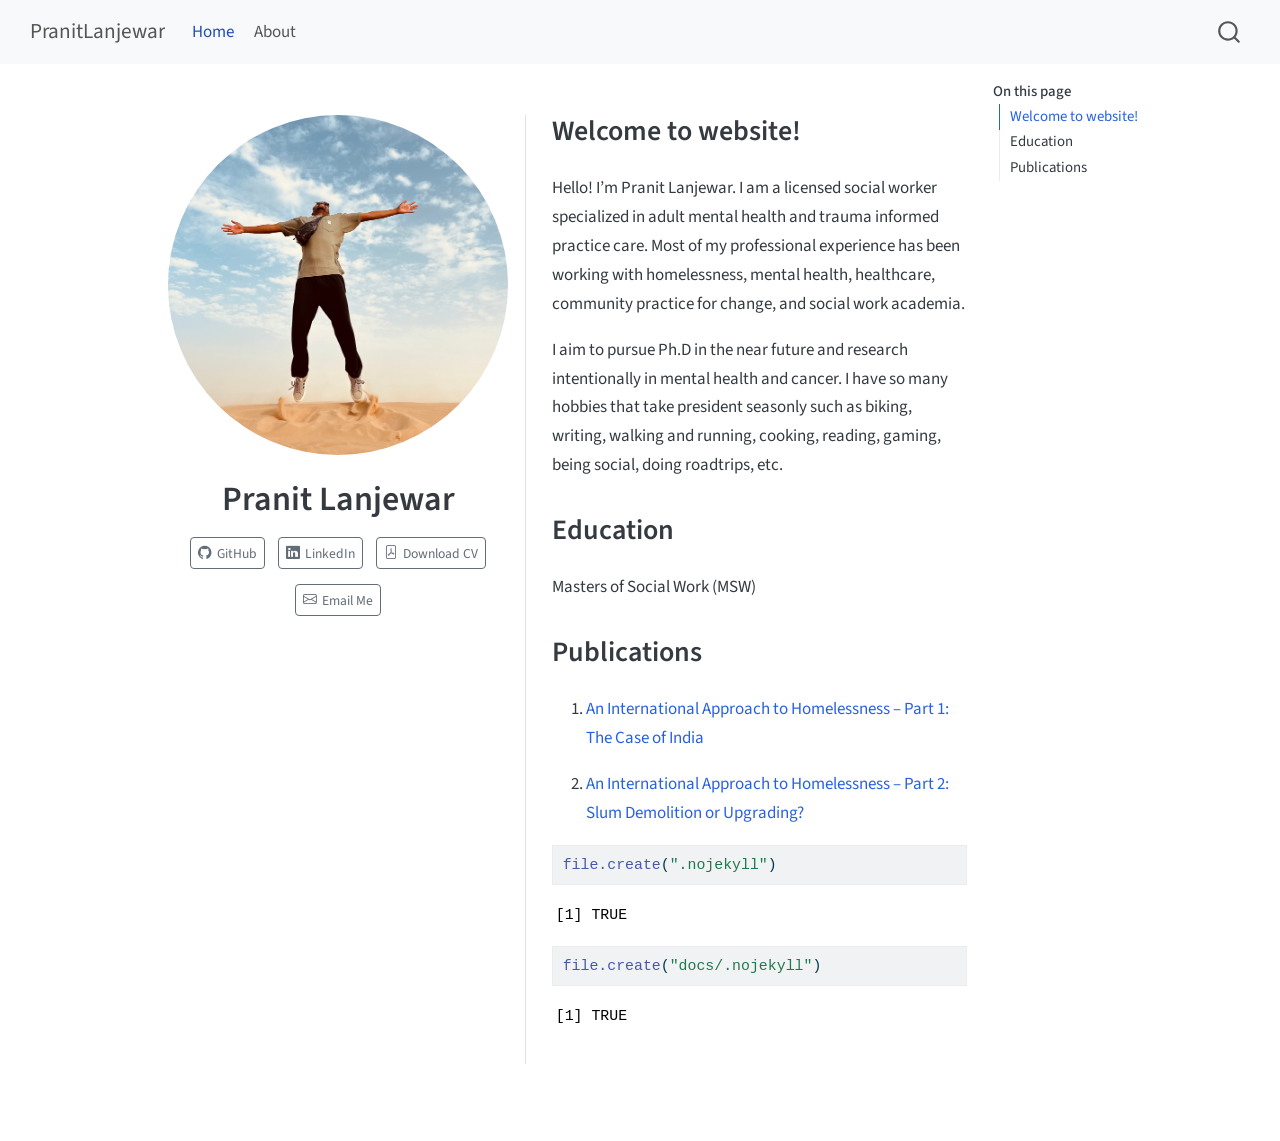
==== docs/index.html @ 9956cb6b "Add files via upload" ====
<!DOCTYPE html>
<html xmlns="http://www.w3.org/1999/xhtml" lang="en" xml:lang="en"><head>

<meta charset="utf-8">
<meta name="generator" content="quarto-1.10.18">

<meta name="viewport" content="width=device-width, initial-scale=1.0, user-scalable=yes">


<title>Pranit Lanjewar – PranitLanjewar</title>
<style>
/* Default styles provided by pandoc.
** See https://pandoc.org/MANUAL.html#variables-for-html for config info.
*/
span.smallcaps{font-variant: small-caps;}
div.columns{display: flex; gap: 1.5em;}
div.column{flex: auto;}
@media screen {
div.columns{gap: min(4vw, 1.5em);}
div.column{overflow-x: auto;}
}
div.hanging-indent{margin-left: 1.5em; text-indent: -1.5em;}
ul.task-list{list-style: none;}
ul.task-list li input[type="checkbox"] {
  width: 0.8em;
  margin: 0 0.8em 0.2em -1em; /* quarto-specific, see https://github.com/quarto-dev/quarto-cli/issues/4556 */ 
  vertical-align: middle;
}
/* CSS for syntax highlighting */
html { -webkit-text-size-adjust: 100%; }
pre > code.sourceCode { white-space: pre; position: relative; }
pre > code.sourceCode > span { display: inline-block; line-height: 1.25; }
pre > code.sourceCode > span:empty { height: 1.2em; }
.sourceCode { overflow: visible; }
code.sourceCode > span { color: inherit; text-decoration: inherit; }
div.sourceCode { margin: 1em 0; }
pre.sourceCode { margin: 0; }
@media screen {
div.sourceCode { overflow: auto; }
}
@media print {
pre > code.sourceCode { white-space: pre-wrap; }
pre > code.sourceCode > span { text-indent: -5em; padding-left: 5em; }
}
pre.numberSource code
  { counter-reset: source-line 0; }
pre.numberSource code > span
  { position: relative; left: -4em; counter-increment: source-line; }
pre.numberSource code > span > a:first-child::before
  { content: counter(source-line);
    position: relative; left: -1em; text-align: right; vertical-align: baseline;
    border: none; display: inline-block;
    -webkit-touch-callout: none; -webkit-user-select: none;
    -khtml-user-select: none; -moz-user-select: none;
    -ms-user-select: none; user-select: none;
    padding: 0 4px; width: 4em;
  }
pre.numberSource { margin-left: 3em;  padding-left: 4px; }
div.sourceCode
  {   }
@media screen {
pre > code.sourceCode > span > a:first-child::before { text-decoration: underline; }
}
</style>


<script src="site_libs/quarto-nav/quarto-nav.js"></script>
<script src="site_libs/quarto-nav/headroom.min.js"></script>
<script src="site_libs/clipboard/clipboard.min.js"></script>
<script src="site_libs/quarto-search/autocomplete.umd.js"></script>
<script src="site_libs/quarto-search/fuse.min.js"></script>
<script src="site_libs/quarto-search/quarto-search.js"></script>
<meta name="quarto:offset" content="./">
<script src="site_libs/quarto-html/quarto.js" type="module"></script>
<script src="site_libs/quarto-html/tabsets/tabsets.js" type="module"></script>
<script src="site_libs/quarto-html/popper.min.js"></script>
<script src="site_libs/quarto-html/tippy.umd.min.js"></script>
<link href="site_libs/quarto-html/tippy.css" rel="stylesheet">
<link href="site_libs/quarto-html/quarto-syntax-highlighting-64a204ab8560d761af7679ceaba22944.css" rel="stylesheet" id="quarto-text-highlighting-styles">
<script src="site_libs/bootstrap/bootstrap.min.js"></script>
<link href="site_libs/bootstrap/bootstrap-icons.css" rel="stylesheet">
<link href="site_libs/bootstrap/bootstrap-172ba59bd5e0b52282274ba0c0cc16fc.min.css" rel="stylesheet" append-hash="true" id="quarto-bootstrap" data-mode="light">
<script id="quarto-search-options" type="application/json">{
  "location": "navbar",
  "copy-button": false,
  "collapse-after": 3,
  "panel-placement": "end",
  "type": "overlay",
  "limit": 50,
  "keyboard-shortcut": [
    "f",
    "/",
    "s"
  ],
  "show-item-context": false,
  "language": {
    "search-no-results-text": "No results",
    "search-matching-documents-text": "matching documents",
    "search-copy-link-title": "Copy link to search",
    "search-hide-matches-text": "Hide additional matches",
    "search-more-match-text": "more match in this document",
    "search-more-matches-text": "more matches in this document",
    "search-clear-button-title": "Clear",
    "search-text-placeholder": "",
    "search-detached-cancel-button-title": "Cancel",
    "search-submit-button-title": "Submit",
    "search-label": "Search"
  }
}</script>


<link rel="stylesheet" href="styles.css">
</head>

<body class="nav-fixed quarto-light">

<div id="quarto-search-results"></div>
  <header id="quarto-header" class="headroom fixed-top">
    <nav class="navbar navbar-expand-lg " data-bs-theme="dark">
      <div class="navbar-container container-fluid">
      <div class="navbar-brand-container mx-auto">
    <a class="navbar-brand" href="./index.html">
    <span class="navbar-title">PranitLanjewar</span>
    </a>
  </div>
            <div id="quarto-search" class="" title="Search"></div>
          <button class="navbar-toggler" type="button" data-bs-toggle="collapse" data-bs-target="#navbarCollapse" aria-controls="navbarCollapse" role="menu" aria-expanded="false" aria-label="Toggle navigation" onclick="if (window.quartoToggleHeadroom) { window.quartoToggleHeadroom(); }">
  <span class="navbar-toggler-icon"></span>
</button>
          <div class="collapse navbar-collapse" id="navbarCollapse">
            <ul class="navbar-nav navbar-nav-scroll me-auto">
  <li class="nav-item">
    <a class="nav-link active" href="./index.html" aria-current="page"> 
<span class="menu-text">Home</span></a>
  </li>  
  <li class="nav-item">
    <a class="nav-link" href="./about.html"> 
<span class="menu-text">About</span></a>
  </li>  
</ul>
          </div> <!-- /navcollapse -->
            <div class="quarto-navbar-tools">
</div>
      </div> <!-- /container-fluid -->
    </nav>
</header>
<!-- content -->
<div id="quarto-content" class="quarto-container page-columns page-rows-contents page-layout-article page-navbar">
<!-- sidebar -->
<!-- margin-sidebar -->
    <div id="quarto-margin-sidebar" class="sidebar margin-sidebar">
        <nav id="TOC" role="doc-toc" class="toc-active">
    <h2 id="toc-title">On this page</h2>
  <ul>
  <li><a href="#welcome-to-website" id="toc-welcome-to-website" class="nav-link active" data-scroll-target="#welcome-to-website">Welcome to website!</a></li>
  <li><a href="#education" id="toc-education" class="nav-link" data-scroll-target="#education">Education</a></li>
  <li><a href="#publications" id="toc-publications" class="nav-link" data-scroll-target="#publications">Publications</a></li>
  </ul>
</nav>
    </div>
<!-- main -->
<div class="quarto-about-trestles">
  <div class="about-entity">
    <img src="profile.jpg.jpeg" class="about-image
  round " style="height: 20em; width: 20em;">
<header id="title-block-header" class="quarto-title-block default">
<div class="quarto-title">
<h1 class="title">Pranit Lanjewar</h1>
</div>
<div class="quarto-title-meta">
  </div>
</header>
    <div class="about-links">
  <a href="https://github.com/yourusername" class="about-link" rel="" target="">
    <i class="bi bi-github"></i>
     <span class="about-link-text">GitHub</span>
  </a>
  <a href="https://www.linkedin.com/in/pranit-lanjewar-msw-lsw-a79458252" class="about-link" rel="" target="">
    <i class="bi bi-linkedin"></i>
     <span class="about-link-text">LinkedIn</span>
  </a>
  <a href="/Pranit_Lanjewar_CV.pdf.pdf" class="about-link" rel="" target="">
    <i class="bi bi-file-pdf"></i>
     <span class="about-link-text">Download CV</span>
  </a>
  <a href="mailto:p.msw24@gmail.com" class="about-link" rel="" target="">
    <i class="bi bi-envelope"></i>
     <span class="about-link-text">Email Me</span>
  </a>
</div>
  </div>
  <div class="about-contents"><main class="content" id="quarto-document-content">

<section id="welcome-to-website" class="level2">
<h2 data-anchor-id="welcome-to-website">Welcome to website!</h2>
<p>Hello! I’m Pranit Lanjewar. I am a licensed social worker specialized in adult mental health and trauma informed practice care. Most of my professional experience has been working with homelessness, mental health, healthcare, community practice for change, and social work academia.</p>
<p>I aim to pursue Ph.D in the near future and research intentionally in mental health and cancer. I have so many hobbies that take president seasonly such as biking, writing, walking and running, cooking, reading, gaming, being social, doing roadtrips, etc.</p>
</section>
<section id="education" class="level2">
<h2 data-anchor-id="education">Education</h2>
<p>Masters of Social Work (MSW)</p>
</section>
<section id="publications" class="level2">
<h2 data-anchor-id="publications">Publications</h2>
<ol type="1">
<li><p><a href="https://lekarzwojskowy.wim.mil.pl/An-international-approach-to-homelessness-Part-I-The-case-of-India,204971,0,2.html">An International Approach to Homelessness – Part 1: The Case of India</a></p></li>
<li><p><a href="https://lekarzwojskowy.wim.mil.pl/An-international-approach-to-homelessness-Part-II-Slums-demolition-or-upgrading-,204972,0,2.html">An International Approach to Homelessness – Part 2: Slum Demolition or Upgrading?</a></p></li>
</ol>
<div class="cell">
<div class="code-copy-outer-scaffold"><div class="sourceCode cell-code" id="cb1"><pre class="sourceCode r code-with-copy"><code class="sourceCode r"><span id="cb1-1"><a href="#cb1-1" aria-hidden="true" tabindex="-1"></a><span class="fu">file.create</span>(<span class="st">".nojekyll"</span>)</span></code></pre></div><button title="Copy to Clipboard" class="code-copy-button"><i class="bi"></i></button></div>
<div class="cell-output cell-output-stdout">
<pre><code>[1] TRUE</code></pre>
</div>
</div>
<div class="cell">
<div class="code-copy-outer-scaffold"><div class="sourceCode cell-code" id="cb3"><pre class="sourceCode r code-with-copy"><code class="sourceCode r"><span id="cb3-1"><a href="#cb3-1" aria-hidden="true" tabindex="-1"></a><span class="fu">file.create</span>(<span class="st">"docs/.nojekyll"</span>)</span></code></pre></div><button title="Copy to Clipboard" class="code-copy-button"><i class="bi"></i></button></div>
<div class="cell-output cell-output-stdout">
<pre><code>[1] TRUE</code></pre>
</div>
</div>


</section>
</main></div>
</div>
 <!-- /main -->
<script id="quarto-html-after-body" type="application/javascript">
  window.document.addEventListener("DOMContentLoaded", function (event) {
    const isCodeAnnotation = (el) => {
      for (const clz of el.classList) {
        if (clz.startsWith('code-annotation-')) {                     
          return true;
        }
      }
      return false;
    }
    const onCopySuccess = function(e) {
      // button target
      const button = e.trigger;
      // don't keep focus
      button.blur();
      // flash "checked"
      button.classList.add('code-copy-button-checked');
      var currentTitle = button.getAttribute("title");
      button.setAttribute("title", "Copied!");
      let tooltip;
      if (window.bootstrap) {
        button.setAttribute("data-bs-toggle", "tooltip");
        button.setAttribute("data-bs-placement", "left");
        button.setAttribute("data-bs-title", "Copied!");
        tooltip = new bootstrap.Tooltip(button, 
          { trigger: "manual", 
            customClass: "code-copy-button-tooltip",
            offset: [0, -8]});
        tooltip.show();    
      }
      setTimeout(function() {
        if (tooltip) {
          tooltip.hide();
          button.removeAttribute("data-bs-title");
          button.removeAttribute("data-bs-toggle");
          button.removeAttribute("data-bs-placement");
        }
        button.setAttribute("title", currentTitle);
        button.classList.remove('code-copy-button-checked');
      }, 1000);
      // clear code selection
      e.clearSelection();
    }
    const getTextToCopy = function(trigger) {
      const outerScaffold = trigger.parentElement.cloneNode(true);
      const codeEl = outerScaffold.querySelector('code');
      for (const childEl of codeEl.children) {
        if (isCodeAnnotation(childEl)) {
          childEl.remove();
        }
      }
      return codeEl.innerText;
    }
    const clipboard = new window.ClipboardJS('.code-copy-button:not([data-in-quarto-modal])', {
      text: getTextToCopy
    });
    clipboard.on('success', onCopySuccess);
    if (window.document.getElementById('quarto-embedded-source-code-modal')) {
      const clipboardModal = new window.ClipboardJS('.code-copy-button[data-in-quarto-modal]', {
        text: getTextToCopy,
        container: window.document.getElementById('quarto-embedded-source-code-modal')
      });
      clipboardModal.on('success', onCopySuccess);
    }
      var localhostRegex = new RegExp(/^(?:http|https):\/\/localhost\:?[0-9]*\//);
      var mailtoRegex = new RegExp(/^mailto:/);
        var filterRegex = new RegExp('/' + window.location.host + '/');
      var isInternal = (href) => {
          return filterRegex.test(href) || localhostRegex.test(href) || mailtoRegex.test(href);
      }
      // Inspect non-navigation links and adorn them if external
     var links = window.document.querySelectorAll('a[href]:not(.nav-link):not(.navbar-brand):not(.toc-action):not(.sidebar-link):not(.sidebar-item-toggle):not(.pagination-link):not(.no-external):not([aria-hidden]):not(.dropdown-item):not(.quarto-navigation-tool):not(.about-link)');
      for (var i=0; i<links.length; i++) {
        const link = links[i];
        if (!isInternal(link.href)) {
          // undo the damage that might have been done by quarto-nav.js in the case of
          // links that we want to consider external
          if (link.dataset.originalHref !== undefined) {
            link.href = link.dataset.originalHref;
          }
        }
      }
    function tippyHover(el, contentFn, onTriggerFn, onUntriggerFn) {
      const config = {
        allowHTML: true,
        maxWidth: 500,
        delay: 100,
        arrow: false,
        appendTo: function(el) {
            return el.parentElement;
        },
        interactive: true,
        interactiveBorder: 10,
        theme: 'quarto',
        placement: 'bottom-start',
      };
      if (contentFn) {
        config.content = contentFn;
      }
      if (onTriggerFn) {
        config.onTrigger = onTriggerFn;
      }
      if (onUntriggerFn) {
        config.onUntrigger = onUntriggerFn;
      }
      window.tippy(el, config); 
    }
    const noterefs = window.document.querySelectorAll('a[role="doc-noteref"]');
    for (var i=0; i<noterefs.length; i++) {
      const ref = noterefs[i];
      tippyHover(ref, function() {
        // use id or data attribute instead here
        let href = ref.getAttribute('data-footnote-href') || ref.getAttribute('href');
        try { href = new URL(href).hash; } catch {}
        const id = href.replace(/^#\/?/, "");
        const note = window.document.getElementById(id);
        if (note) {
          return note.innerHTML;
        } else {
          return "";
        }
      });
    }
    const xrefs = window.document.querySelectorAll('a.quarto-xref');
    const processXRef = (id, note) => {
      // Strip column container classes
      const stripColumnClz = (el) => {
        el.classList.remove("page-full", "page-columns");
        if (el.children) {
          for (const child of el.children) {
            stripColumnClz(child);
          }
        }
      }
      stripColumnClz(note)
      if (id === null || id.startsWith('sec-')) {
        // Special case sections, only their first couple elements
        const container = document.createElement("div");
        if (note.children && note.children.length > 2) {
          container.appendChild(note.children[0].cloneNode(true));
          for (let i = 1; i < note.children.length; i++) {
            const child = note.children[i];
            if (child.tagName === "P" && child.innerText === "") {
              continue;
            } else {
              container.appendChild(child.cloneNode(true));
              break;
            }
          }
          if (window.Quarto?.typesetMath) {
            window.Quarto.typesetMath(container);
          }
          return container.innerHTML
        } else {
          if (window.Quarto?.typesetMath) {
            window.Quarto.typesetMath(note);
          }
          return note.innerHTML;
        }
      } else {
        // Remove any anchor links if they are present
        const anchorLink = note.querySelector('a.anchorjs-link');
        if (anchorLink) {
          anchorLink.remove();
        }
        if (window.Quarto?.typesetMath) {
          window.Quarto.typesetMath(note);
        }
        if (note.classList.contains("callout")) {
          return note.outerHTML;
        } else {
          return note.innerHTML;
        }
      }
    }
    for (var i=0; i<xrefs.length; i++) {
      const xref = xrefs[i];
      tippyHover(xref, undefined, function(instance) {
        instance.disable();
        let url = xref.getAttribute('href');
        let hash = undefined; 
        if (url.startsWith('#')) {
          hash = url;
        } else {
          try { hash = new URL(url).hash; } catch {}
        }
        if (hash) {
          const id = hash.replace(/^#\/?/, "");
          const note = window.document.getElementById(id);
          if (note !== null) {
            try {
              const html = processXRef(id, note.cloneNode(true));
              instance.setContent(html);
            } finally {
              instance.enable();
              instance.show();
            }
          } else {
            // See if we can fetch this
            fetch(url.split('#')[0])
            .then(res => res.text())
            .then(html => {
              const parser = new DOMParser();
              const htmlDoc = parser.parseFromString(html, "text/html");
              const note = htmlDoc.getElementById(id);
              if (note !== null) {
                const html = processXRef(id, note);
                instance.setContent(html);
              } 
            }).finally(() => {
              instance.enable();
              instance.show();
            });
          }
        } else {
          // See if we can fetch a full url (with no hash to target)
          // This is a special case and we should probably do some content thinning / targeting
          fetch(url)
          .then(res => res.text())
          .then(html => {
            const parser = new DOMParser();
            const htmlDoc = parser.parseFromString(html, "text/html");
            const note = htmlDoc.querySelector('main.content');
            if (note !== null) {
              // This should only happen for chapter cross references
              // (since there is no id in the URL)
              // remove the first header
              if (note.children.length > 0 && note.children[0].tagName === "HEADER") {
                note.children[0].remove();
              }
              const html = processXRef(null, note);
              instance.setContent(html);
            } 
          }).finally(() => {
            instance.enable();
            instance.show();
          });
        }
      }, function(instance) {
      });
    }
        let selectedAnnoteEl;
        const selectorForAnnotation = ( cell, annotation) => {
          let cellAttr = 'data-code-cell="' + cell + '"';
          let lineAttr = 'data-code-annotation="' +  annotation + '"';
          const selector = 'span[' + cellAttr + '][' + lineAttr + ']';
          return selector;
        }
        const selectCodeLines = (annoteEl) => {
          const doc = window.document;
          const targetCell = annoteEl.getAttribute("data-target-cell");
          const targetAnnotation = annoteEl.getAttribute("data-target-annotation");
          const annoteSpan = window.document.querySelector(selectorForAnnotation(targetCell, targetAnnotation));
          const lines = annoteSpan.getAttribute("data-code-lines").split(",");
          const lineIds = lines.map((line) => {
            return targetCell + "-" + line;
          })
          let top = null;
          let height = null;
          let parent = null;
          if (lineIds.length > 0) {
              //compute the position of the single el (top and bottom and make a div)
              const el = window.document.getElementById(lineIds[0]);
              top = el.offsetTop;
              height = el.offsetHeight;
              parent = el.parentElement.parentElement;
            if (lineIds.length > 1) {
              const lastEl = window.document.getElementById(lineIds[lineIds.length - 1]);
              const bottom = lastEl.offsetTop + lastEl.offsetHeight;
              height = bottom - top;
            }
            if (top !== null && height !== null && parent !== null) {
              // cook up a div (if necessary) and position it 
              let div = window.document.getElementById("code-annotation-line-highlight");
              if (div === null) {
                div = window.document.createElement("div");
                div.setAttribute("id", "code-annotation-line-highlight");
                div.style.position = 'absolute';
                parent.appendChild(div);
              }
              div.style.top = top - 2 + "px";
              div.style.height = height + 4 + "px";
              div.style.left = 0;
              let gutterDiv = window.document.getElementById("code-annotation-line-highlight-gutter");
              if (gutterDiv === null) {
                gutterDiv = window.document.createElement("div");
                gutterDiv.setAttribute("id", "code-annotation-line-highlight-gutter");
                gutterDiv.style.position = 'absolute';
                const codeCell = window.document.getElementById(targetCell);
                const gutter = codeCell.querySelector('.code-annotation-gutter');
                gutter.appendChild(gutterDiv);
              }
              gutterDiv.style.top = top - 2 + "px";
              gutterDiv.style.height = height + 4 + "px";
            }
            selectedAnnoteEl = annoteEl;
          }
        };
        const unselectCodeLines = () => {
          const elementsIds = ["code-annotation-line-highlight", "code-annotation-line-highlight-gutter"];
          elementsIds.forEach((elId) => {
            const div = window.document.getElementById(elId);
            if (div) {
              div.remove();
            }
          });
          selectedAnnoteEl = undefined;
        };
          // Handle positioning of the toggle
      window.addEventListener(
        "resize",
        throttle(() => {
          elRect = undefined;
          if (selectedAnnoteEl) {
            selectCodeLines(selectedAnnoteEl);
          }
        }, 10)
      );
      function throttle(fn, ms) {
      let throttle = false;
      let timer;
        return (...args) => {
          if(!throttle) { // first call gets through
              fn.apply(this, args);
              throttle = true;
          } else { // all the others get throttled
              if(timer) clearTimeout(timer); // cancel #2
              timer = setTimeout(() => {
                fn.apply(this, args);
                timer = throttle = false;
              }, ms);
          }
        };
      }
        // Attach click handler to the DT
        const annoteDls = window.document.querySelectorAll('dt[data-target-cell]');
        for (const annoteDlNode of annoteDls) {
          annoteDlNode.addEventListener('click', (event) => {
            const clickedEl = event.target;
            if (clickedEl !== selectedAnnoteEl) {
              unselectCodeLines();
              const activeEl = window.document.querySelector('dt[data-target-cell].code-annotation-active');
              if (activeEl) {
                activeEl.classList.remove('code-annotation-active');
              }
              selectCodeLines(clickedEl);
              clickedEl.classList.add('code-annotation-active');
            } else {
              // Unselect the line
              unselectCodeLines();
              clickedEl.classList.remove('code-annotation-active');
            }
          });
        }
    const findCites = (el) => {
      const parentEl = el.parentElement;
      if (parentEl) {
        const cites = parentEl.dataset.cites;
        if (cites) {
          return {
            el,
            cites: cites.split(' ')
          };
        } else {
          return findCites(el.parentElement)
        }
      } else {
        return undefined;
      }
    };
    var bibliorefs = window.document.querySelectorAll('a[role="doc-biblioref"]');
    for (var i=0; i<bibliorefs.length; i++) {
      const ref = bibliorefs[i];
      const citeInfo = findCites(ref);
      if (citeInfo) {
        tippyHover(citeInfo.el, function() {
          var popup = window.document.createElement('div');
          citeInfo.cites.forEach(function(cite) {
            var citeDiv = window.document.createElement('div');
            citeDiv.classList.add('hanging-indent');
            citeDiv.classList.add('csl-entry');
            var biblioDiv = window.document.getElementById('ref-' + cite);
            if (biblioDiv) {
              citeDiv.innerHTML = biblioDiv.innerHTML;
            }
            popup.appendChild(citeDiv);
          });
          return popup.innerHTML;
        });
      }
    }
  });
  </script>
</div> <!-- /content -->




</body></html>
---- docs/site_libs/quarto-html/tippy.css ----
.tippy-box[data-animation=fade][data-state=hidden]{opacity:0}[data-tippy-root]{max-width:calc(100vw - 10px)}.tippy-box{position:relative;background-color:#333;color:#fff;border-radius:4px;font-size:14px;line-height:1.4;white-space:normal;outline:0;transition-property:transform,visibility,opacity}.tippy-box[data-placement^=top]>.tippy-arrow{bottom:0}.tippy-box[data-placement^=top]>.tippy-arrow:before{bottom:-7px;left:0;border-width:8px 8px 0;border-top-color:initial;transform-origin:center top}.tippy-box[data-placement^=bottom]>.tippy-arrow{top:0}.tippy-box[data-placement^=bottom]>.tippy-arrow:before{top:-7px;left:0;border-width:0 8px 8px;border-bottom-color:initial;transform-origin:center bottom}.tippy-box[data-placement^=left]>.tippy-arrow{right:0}.tippy-box[data-placement^=left]>.tippy-arrow:before{border-width:8px 0 8px 8px;border-left-color:initial;right:-7px;transform-origin:center left}.tippy-box[data-placement^=right]>.tippy-arrow{left:0}.tippy-box[data-placement^=right]>.tippy-arrow:before{left:-7px;border-width:8px 8px 8px 0;border-right-color:initial;transform-origin:center right}.tippy-box[data-inertia][data-state=visible]{transition-timing-function:cubic-bezier(.54,1.5,.38,1.11)}.tippy-arrow{width:16px;height:16px;color:#333}.tippy-arrow:before{content:"";position:absolute;border-color:transparent;border-style:solid}.tippy-content{position:relative;padding:5px 9px;z-index:1}
---- docs/site_libs/quarto-html/quarto-syntax-highlighting-64a204ab8560d761af7679ceaba22944.css ----
/* quarto syntax highlight colors */
:root {
  --quarto-hl-ot-color: #003B4F;
  --quarto-hl-at-color: #657422;
  --quarto-hl-ss-color: #20794D;
  --quarto-hl-an-color: #5E5E5E;
  --quarto-hl-fu-color: #4758AB;
  --quarto-hl-st-color: #20794D;
  --quarto-hl-cf-color: #003B4F;
  --quarto-hl-op-color: #5E5E5E;
  --quarto-hl-er-color: #AD0000;
  --quarto-hl-bn-color: #AD0000;
  --quarto-hl-al-color: #AD0000;
  --quarto-hl-va-color: #111111;
  --quarto-hl-bu-color: inherit;
  --quarto-hl-ex-color: inherit;
  --quarto-hl-pp-color: #AD0000;
  --quarto-hl-in-color: #5E5E5E;
  --quarto-hl-vs-color: #20794D;
  --quarto-hl-wa-color: #5E5E5E;
  --quarto-hl-do-color: #5E5E5E;
  --quarto-hl-im-color: #00769E;
  --quarto-hl-ch-color: #20794D;
  --quarto-hl-dt-color: #AD0000;
  --quarto-hl-fl-color: #AD0000;
  --quarto-hl-co-color: #5E5E5E;
  --quarto-hl-cv-color: #5E5E5E;
  --quarto-hl-cn-color: #8f5902;
  --quarto-hl-sc-color: #5E5E5E;
  --quarto-hl-dv-color: #AD0000;
  --quarto-hl-kw-color: #003B4F;
}

/* other quarto variables */
:root {
  --quarto-font-monospace: SFMono-Regular, Menlo, Monaco, Consolas, "Liberation Mono", "Courier New", monospace;
}

/* syntax highlight based on Pandoc's rules */
pre > code.sourceCode > span {
  color: #003B4F;
}

code.sourceCode > span {
  color: #003B4F;
}

div.sourceCode,
div.sourceCode pre.sourceCode {
  color: #003B4F;
}

/* Normal */
code span {
  color: #003B4F;
}

/* Alert */
code span.al {
  color: #AD0000;
  font-style: inherit;
}

/* Annotation */
code span.an {
  color: #5E5E5E;
  font-style: inherit;
}

/* Attribute */
code span.at {
  color: #657422;
  font-style: inherit;
}

/* BaseN */
code span.bn {
  color: #AD0000;
  font-style: inherit;
}

/* BuiltIn */
code span.bu {
  font-style: inherit;
}

/* ControlFlow */
code span.cf {
  color: #003B4F;
  font-weight: bold;
  font-style: inherit;
}

/* Char */
code span.ch {
  color: #20794D;
  font-style: inherit;
}

/* Constant */
code span.cn {
  color: #8f5902;
  font-style: inherit;
}

/* Comment */
code span.co {
  color: #5E5E5E;
  font-style: inherit;
}

/* CommentVar */
code span.cv {
  color: #5E5E5E;
  font-style: italic;
}

/* Documentation */
code span.do {
  color: #5E5E5E;
  font-style: italic;
}

/* DataType */
code span.dt {
  color: #AD0000;
  font-style: inherit;
}

/* DecVal */
code span.dv {
  color: #AD0000;
  font-style: inherit;
}

/* Error */
code span.er {
  color: #AD0000;
  font-style: inherit;
}

/* Extension */
code span.ex {
  font-style: inherit;
}

/* Float */
code span.fl {
  color: #AD0000;
  font-style: inherit;
}

/* Function */
code span.fu {
  color: #4758AB;
  font-style: inherit;
}

/* Import */
code span.im {
  color: #00769E;
  font-style: inherit;
}

/* Information */
code span.in {
  color: #5E5E5E;
  font-style: inherit;
}

/* Keyword */
code span.kw {
  color: #003B4F;
  font-weight: bold;
  font-style: inherit;
}

/* Operator */
code span.op {
  color: #5E5E5E;
  font-style: inherit;
}

/* Other */
code span.ot {
  color: #003B4F;
  font-style: inherit;
}

/* Preprocessor */
code span.pp {
  color: #AD0000;
  font-style: inherit;
}

/* SpecialChar */
code span.sc {
  color: #5E5E5E;
  font-style: inherit;
}

/* SpecialString */
code span.ss {
  color: #20794D;
  font-style: inherit;
}

/* String */
code span.st {
  color: #20794D;
  font-style: inherit;
}

/* Variable */
code span.va {
  color: #111111;
  font-style: inherit;
}

/* VerbatimString */
code span.vs {
  color: #20794D;
  font-style: inherit;
}

/* Warning */
code span.wa {
  color: #5E5E5E;
  font-style: italic;
}

.prevent-inlining {
  content: "</";
}

/*# sourceMappingURL=9d8d5bb603a83b8298b89080a598c93b.css.map */
---- docs/styles.css ----
/* css styles */

/* Portfolio website styling */

body {
  font-size: 17px;
  line-height: 1.7;
}

h1, h2, h3 {
  font-weight: 600;
}

.about-image {
  border-radius: 50%;
  object-fit: cover;
}

a {
  text-decoration: none;
}

a:hover {
  text-decoration: underline;
}
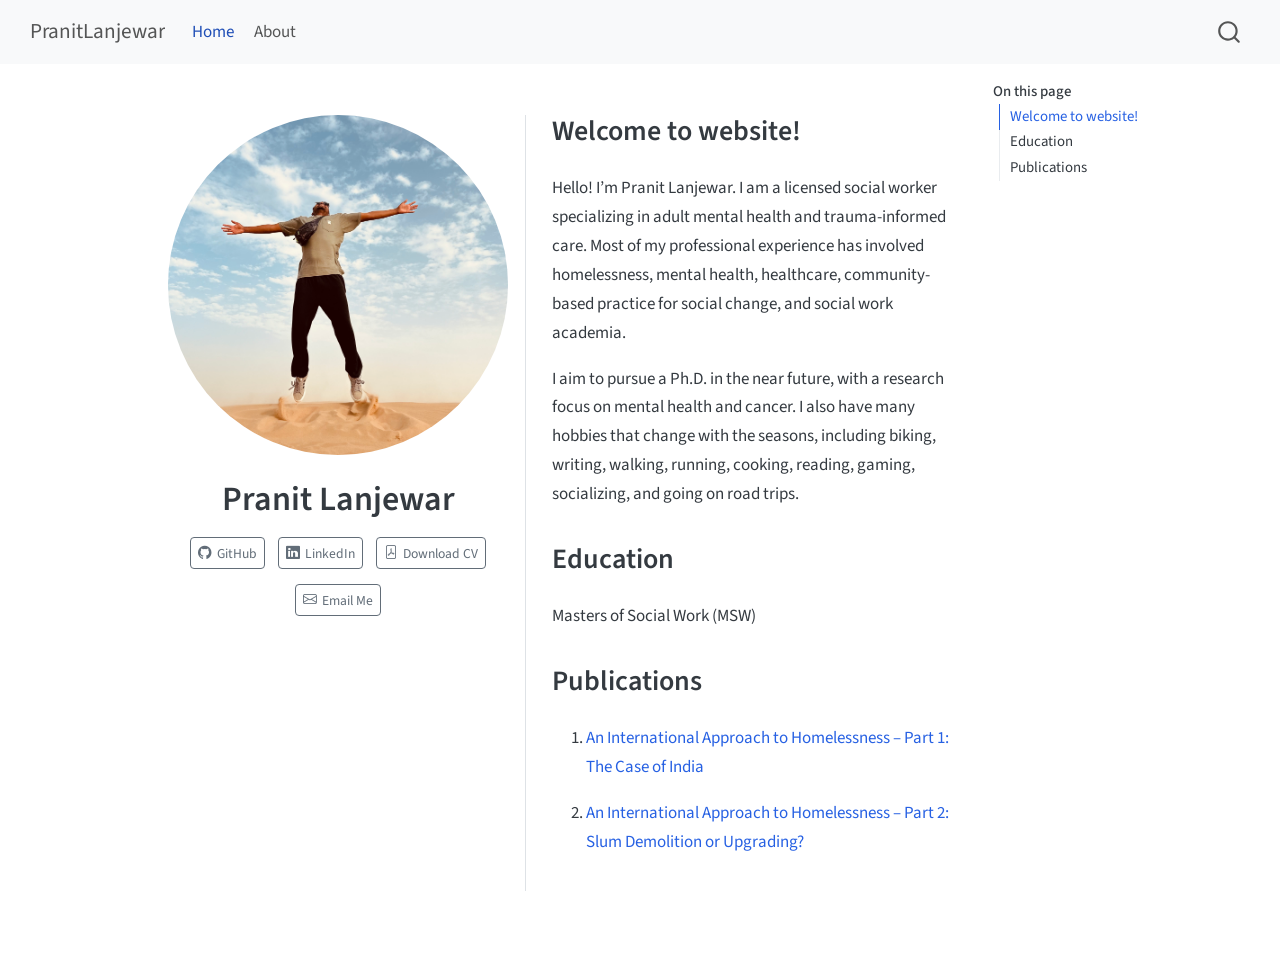
==== commit 9a50bd71: "Add files via upload" ====
--- a/docs/index.html
+++ b/docs/index.html
@@ -25,41 +25,6 @@
   width: 0.8em;
   margin: 0 0.8em 0.2em -1em; /* quarto-specific, see https://github.com/quarto-dev/quarto-cli/issues/4556 */ 
   vertical-align: middle;
-}
-/* CSS for syntax highlighting */
-html { -webkit-text-size-adjust: 100%; }
-pre > code.sourceCode { white-space: pre; position: relative; }
-pre > code.sourceCode > span { display: inline-block; line-height: 1.25; }
-pre > code.sourceCode > span:empty { height: 1.2em; }
-.sourceCode { overflow: visible; }
-code.sourceCode > span { color: inherit; text-decoration: inherit; }
-div.sourceCode { margin: 1em 0; }
-pre.sourceCode { margin: 0; }
-@media screen {
-div.sourceCode { overflow: auto; }
-}
-@media print {
-pre > code.sourceCode { white-space: pre-wrap; }
-pre > code.sourceCode > span { text-indent: -5em; padding-left: 5em; }
-}
-pre.numberSource code
-  { counter-reset: source-line 0; }
-pre.numberSource code > span
-  { position: relative; left: -4em; counter-increment: source-line; }
-pre.numberSource code > span > a:first-child::before
-  { content: counter(source-line);
-    position: relative; left: -1em; text-align: right; vertical-align: baseline;
-    border: none; display: inline-block;
-    -webkit-touch-callout: none; -webkit-user-select: none;
-    -khtml-user-select: none; -moz-user-select: none;
-    -ms-user-select: none; user-select: none;
-    padding: 0 4px; width: 4em;
-  }
-pre.numberSource { margin-left: 3em;  padding-left: 4px; }
-div.sourceCode
-  {   }
-@media screen {
-pre > code.sourceCode > span > a:first-child::before { text-decoration: underline; }
 }
 </style>
 
@@ -193,8 +158,8 @@
 
 <section id="welcome-to-website" class="level2">
 <h2 data-anchor-id="welcome-to-website">Welcome to website!</h2>
-<p>Hello! I’m Pranit Lanjewar. I am a licensed social worker specialized in adult mental health and trauma informed practice care. Most of my professional experience has been working with homelessness, mental health, healthcare, community practice for change, and social work academia.</p>
-<p>I aim to pursue Ph.D in the near future and research intentionally in mental health and cancer. I have so many hobbies that take president seasonly such as biking, writing, walking and running, cooking, reading, gaming, being social, doing roadtrips, etc.</p>
+<p>Hello! I’m Pranit Lanjewar. I am a licensed social worker specializing in adult mental health and trauma-informed care. Most of my professional experience has involved homelessness, mental health, healthcare, community-based practice for social change, and social work academia.</p>
+<p>I aim to pursue a Ph.D.&nbsp;in the near future, with a research focus on mental health and cancer. I also have many hobbies that change with the seasons, including biking, writing, walking, running, cooking, reading, gaming, socializing, and going on road trips.</p>
 </section>
 <section id="education" class="level2">
 <h2 data-anchor-id="education">Education</h2>
@@ -206,18 +171,6 @@
 <li><p><a href="https://lekarzwojskowy.wim.mil.pl/An-international-approach-to-homelessness-Part-I-The-case-of-India,204971,0,2.html">An International Approach to Homelessness – Part 1: The Case of India</a></p></li>
 <li><p><a href="https://lekarzwojskowy.wim.mil.pl/An-international-approach-to-homelessness-Part-II-Slums-demolition-or-upgrading-,204972,0,2.html">An International Approach to Homelessness – Part 2: Slum Demolition or Upgrading?</a></p></li>
 </ol>
-<div class="cell">
-<div class="code-copy-outer-scaffold"><div class="sourceCode cell-code" id="cb1"><pre class="sourceCode r code-with-copy"><code class="sourceCode r"><span id="cb1-1"><a href="#cb1-1" aria-hidden="true" tabindex="-1"></a><span class="fu">file.create</span>(<span class="st">".nojekyll"</span>)</span></code></pre></div><button title="Copy to Clipboard" class="code-copy-button"><i class="bi"></i></button></div>
-<div class="cell-output cell-output-stdout">
-<pre><code>[1] TRUE</code></pre>
-</div>
-</div>
-<div class="cell">
-<div class="code-copy-outer-scaffold"><div class="sourceCode cell-code" id="cb3"><pre class="sourceCode r code-with-copy"><code class="sourceCode r"><span id="cb3-1"><a href="#cb3-1" aria-hidden="true" tabindex="-1"></a><span class="fu">file.create</span>(<span class="st">"docs/.nojekyll"</span>)</span></code></pre></div><button title="Copy to Clipboard" class="code-copy-button"><i class="bi"></i></button></div>
-<div class="cell-output cell-output-stdout">
-<pre><code>[1] TRUE</code></pre>
-</div>
-</div>
 
 
 </section>
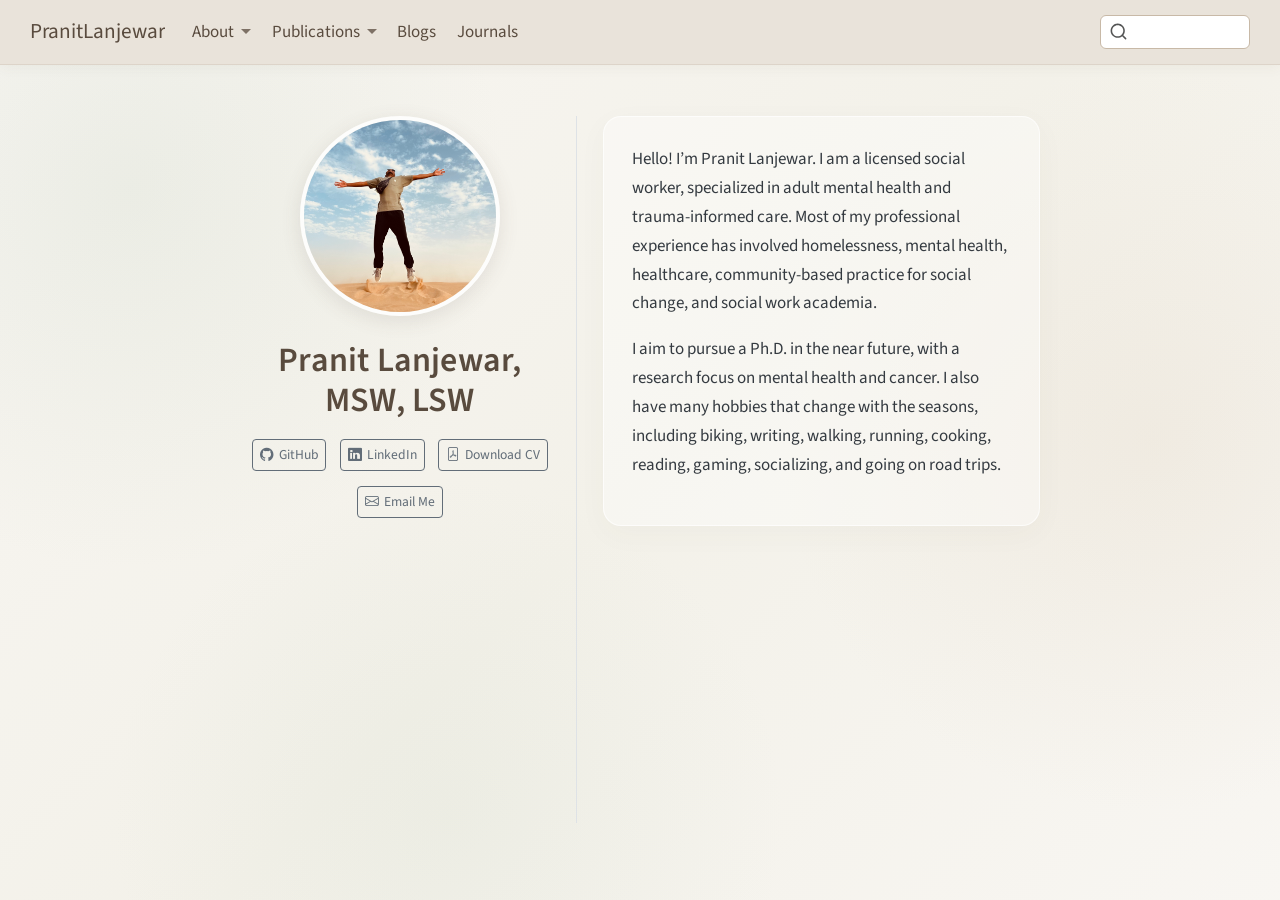
==== commit 320dece8: "Add files via upload" ====
--- a/docs/index.html
+++ b/docs/index.html
@@ -7,7 +7,7 @@
 <meta name="viewport" content="width=device-width, initial-scale=1.0, user-scalable=yes">
 
 
-<title>Pranit Lanjewar – PranitLanjewar</title>
+<title>Pranit Lanjewar, MSW, LSW – PranitLanjewar</title>
 <style>
 /* Default styles provided by pandoc.
 ** See https://pandoc.org/MANUAL.html#variables-for-html for config info.
@@ -57,7 +57,6 @@
     "/",
     "s"
   ],
-  "show-item-context": false,
   "language": {
     "search-no-results-text": "No results",
     "search-matching-documents-text": "matching documents",
@@ -77,7 +76,7 @@
 <link rel="stylesheet" href="styles.css">
 </head>
 
-<body class="nav-fixed quarto-light">
+<body class="nav-fixed fullcontent quarto-light">
 
 <div id="quarto-search-results"></div>
   <header id="quarto-header" class="headroom fixed-top">
@@ -94,13 +93,47 @@
 </button>
           <div class="collapse navbar-collapse" id="navbarCollapse">
             <ul class="navbar-nav navbar-nav-scroll me-auto">
+  <li class="nav-item dropdown ">
+    <a class="nav-link dropdown-toggle" href="#" id="nav-menu-about" role="link" data-bs-toggle="dropdown" aria-expanded="false">
+ <span class="menu-text">About</span>
+    </a>
+    <ul class="dropdown-menu" aria-labelledby="nav-menu-about">    
+        <li>
+    <a class="dropdown-item" href="./education.html">
+ <span class="dropdown-text">Education and Credentials</span></a>
+  </li>  
+        <li>
+    <a class="dropdown-item" href="./Pranit_Lanjewar_CV.pdf.pdf">
+ <span class="dropdown-text">Download my CV</span></a>
+  </li>  
+        <li>
+    <a class="dropdown-item" href="mailto:p.msw24@email.com">
+ <span class="dropdown-text">Contact</span></a>
+  </li>  
+    </ul>
+  </li>
+  <li class="nav-item dropdown ">
+    <a class="nav-link dropdown-toggle" href="#" id="nav-menu-publications" role="link" data-bs-toggle="dropdown" aria-expanded="false">
+ <span class="menu-text">Publications</span>
+    </a>
+    <ul class="dropdown-menu" aria-labelledby="nav-menu-publications">    
+        <li>
+    <a class="dropdown-item" href="./publications.html">
+ <span class="dropdown-text">All Publications</span></a>
+  </li>  
+        <li>
+    <a class="dropdown-item" href="./research.html">
+ <span class="dropdown-text">Research Interests</span></a>
+  </li>  
+    </ul>
+  </li>
   <li class="nav-item">
-    <a class="nav-link active" href="./index.html" aria-current="page"> 
-<span class="menu-text">Home</span></a>
+    <a class="nav-link" href="./blog.html"> 
+<span class="menu-text">Blogs</span></a>
   </li>  
   <li class="nav-item">
-    <a class="nav-link" href="./about.html"> 
-<span class="menu-text">About</span></a>
+    <a class="nav-link" href="./Journals.html"> 
+<span class="menu-text">Journals</span></a>
   </li>  
 </ul>
           </div> <!-- /navcollapse -->
@@ -113,16 +146,7 @@
 <div id="quarto-content" class="quarto-container page-columns page-rows-contents page-layout-article page-navbar">
 <!-- sidebar -->
 <!-- margin-sidebar -->
-    <div id="quarto-margin-sidebar" class="sidebar margin-sidebar">
-        <nav id="TOC" role="doc-toc" class="toc-active">
-    <h2 id="toc-title">On this page</h2>
-  <ul>
-  <li><a href="#welcome-to-website" id="toc-welcome-to-website" class="nav-link active" data-scroll-target="#welcome-to-website">Welcome to website!</a></li>
-  <li><a href="#education" id="toc-education" class="nav-link" data-scroll-target="#education">Education</a></li>
-  <li><a href="#publications" id="toc-publications" class="nav-link" data-scroll-target="#publications">Publications</a></li>
-  </ul>
-</nav>
-    </div>
+    
 <!-- main -->
 <div class="quarto-about-trestles">
   <div class="about-entity">
@@ -130,7 +154,7 @@
   round " style="height: 20em; width: 20em;">
 <header id="title-block-header" class="quarto-title-block default">
 <div class="quarto-title">
-<h1 class="title">Pranit Lanjewar</h1>
+<h1 class="title">Pranit Lanjewar, MSW, LSW</h1>
 </div>
 <div class="quarto-title-meta">
   </div>
@@ -155,25 +179,10 @@
 </div>
   </div>
   <div class="about-contents"><main class="content" id="quarto-document-content">
-
-<section id="welcome-to-website" class="level2">
-<h2 data-anchor-id="welcome-to-website">Welcome to website!</h2>
-<p>Hello! I’m Pranit Lanjewar. I am a licensed social worker specializing in adult mental health and trauma-informed care. Most of my professional experience has involved homelessness, mental health, healthcare, community-based practice for social change, and social work academia.</p>
+<p>Hello! I’m Pranit Lanjewar. I am a licensed social worker, specialized in adult mental health and trauma-informed care. Most of my professional experience has involved homelessness, mental health, healthcare, community-based practice for social change, and social work academia.</p>
 <p>I aim to pursue a Ph.D.&nbsp;in the near future, with a research focus on mental health and cancer. I also have many hobbies that change with the seasons, including biking, writing, walking, running, cooking, reading, gaming, socializing, and going on road trips.</p>
-</section>
-<section id="education" class="level2">
-<h2 data-anchor-id="education">Education</h2>
-<p>Masters of Social Work (MSW)</p>
-</section>
-<section id="publications" class="level2">
-<h2 data-anchor-id="publications">Publications</h2>
-<ol type="1">
-<li><p><a href="https://lekarzwojskowy.wim.mil.pl/An-international-approach-to-homelessness-Part-I-The-case-of-India,204971,0,2.html">An International Approach to Homelessness – Part 1: The Case of India</a></p></li>
-<li><p><a href="https://lekarzwojskowy.wim.mil.pl/An-international-approach-to-homelessness-Part-II-Slums-demolition-or-upgrading-,204972,0,2.html">An International Approach to Homelessness – Part 2: Slum Demolition or Upgrading?</a></p></li>
-</ol>
-
-
-</section>
+
+
 </main></div>
 </div>
  <!-- /main -->
--- a/docs/styles.css
+++ b/docs/styles.css
@@ -1,26 +1,473 @@
 
 /* css styles */
 
-/* Portfolio website styling */
+/* ==============================
+   PORTFOLIO WEBSITE STYLING
+   ============================== */
 
 body {
   font-size: 17px;
   line-height: 1.7;
+  background-color: #F8F6F2 !important;
+  position: relative;
 }
 
 h1, h2, h3 {
   font-weight: 600;
-}
-
+  color: #594B3E;
+  letter-spacing: 0.2px;
+}
+
+/* Bigger circular profile image */
 .about-image {
-  border-radius: 50%;
-  object-fit: cover;
+  width: 200px !important;
+  height: 200px !important;
+  border-radius: 50% !important;
+  object-fit: cover !important;
+  border: 4px solid rgba(255, 255, 255, 0.85);
+  box-shadow: 0 5px 20px rgba(89, 75, 62, 0.12);
+}
+
+/* Smaller profile name */
+.about-entity .about-title {
+  font-size: 10px !important;
+  line-height: 1.2 !important;
+}
+
+/* Smaller profile subtitle */
+.about-entity .about-subtitle {
+  font-size: 9px !important;
 }
 
 a {
   text-decoration: none;
+  color: #806B58;
+  transition: color 0.25s ease;
 }
 
 a:hover {
   text-decoration: underline;
-}
+  color: #78917D !important;
+}
+
+
+/* ==============================
+   WEBSITE BACKGROUND
+   THERAPEUTIC DESIGN
+   ============================== */
+
+body,
+#quarto-content {
+  background:
+    radial-gradient(
+      circle at 10% 15%,
+      rgba(174, 193, 170, 0.16) 0%,
+      transparent 28%
+    ),
+    radial-gradient(
+      circle at 90% 45%,
+      rgba(215, 196, 171, 0.18) 0%,
+      transparent 30%
+    ),
+    radial-gradient(
+      circle at 35% 90%,
+      rgba(190, 205, 185, 0.14) 0%,
+      transparent 30%
+    ),
+    linear-gradient(
+      135deg,
+      #F8F6F2 0%,
+      #F3F1E9 50%,
+      #F8F6F2 100%
+    ) !important;
+}
+
+main {
+  background: transparent !important;
+}
+
+/* Glass-style main content */
+main.content {
+  background: rgba(255, 255, 255, 0.38) !important;
+  border: 1px solid rgba(255, 255, 255, 0.65);
+  border-radius: 18px;
+  padding: 28px !important;
+  box-shadow: 0 8px 30px rgba(89, 75, 62, 0.035);
+  transition: all 0.3s ease;
+}
+
+/* First decorative blurred circle */
+body::before {
+  content: "";
+  position: fixed;
+  top: 180px;
+  right: -100px;
+  width: 320px;
+  height: 320px;
+  background: #DCE5D9;
+  border-radius: 50%;
+  opacity: 0.20;
+  filter: blur(25px);
+  pointer-events: none;
+  z-index: 0;
+}
+
+/* Second decorative blurred circle */
+body::after {
+  content: "";
+  position: fixed;
+  bottom: 40px;
+  left: -120px;
+  width: 280px;
+  height: 280px;
+  background: #DDD4C9;
+  border-radius: 50%;
+  opacity: 0.20;
+  filter: blur(25px);
+  pointer-events: none;
+  z-index: 0;
+}
+
+/* Keep website content above background shapes */
+#quarto-content,
+.navbar {
+  position: relative;
+  z-index: 1;
+}
+
+
+/* ==============================
+   SOFT CONTENT DESIGN
+   ============================== */
+
+/* Elegant section headings */
+h2 {
+  position: relative;
+  padding-bottom: 10px;
+  border-bottom: none !important;
+}
+
+/* Sage and beige accent line */
+h2::after {
+  content: "";
+  display: block;
+  width: 55px;
+  height: 3px;
+  margin-top: 9px;
+  background: linear-gradient(
+    90deg,
+    #9BAF9A,
+    #D8C9B7
+  );
+  border-radius: 10px;
+}
+
+/* Publication and content cards */
+.quarto-listing .card {
+  background: rgba(255, 255, 255, 0.58) !important;
+  backdrop-filter: blur(8px);
+  -webkit-backdrop-filter: blur(8px);
+  border: 1px solid rgba(210, 200, 185, 0.4) !important;
+  border-radius: 16px !important;
+  box-shadow: 0 5px 20px rgba(89, 75, 62, 0.045);
+  transition: transform 0.3s ease, box-shadow 0.3s ease;
+}
+
+.quarto-listing .card:hover {
+  transform: translateY(-4px);
+  box-shadow: 0 10px 25px rgba(89, 75, 62, 0.10);
+}
+
+/* Elegant buttons */
+.btn {
+  border-radius: 8px !important;
+  transition: all 0.25s ease;
+}
+
+.btn:hover {
+  transform: translateY(-2px);
+}
+
+/* Highlight important text */
+strong {
+  color: #665747;
+}
+
+/* Refined horizontal dividers */
+hr {
+  border: 0;
+  height: 1px;
+  background: linear-gradient(
+    90deg,
+    transparent,
+    #CFC4B5,
+    transparent
+  );
+  opacity: 0.7;
+  margin: 30px 0;
+}
+
+/* Gentle image styling */
+img:not(.about-image) {
+  border-radius: 8px;
+}
+
+
+/* ==============================
+   TOP NAVIGATION PANEL
+   ============================== */
+
+.navbar {
+  background-color: #E9E3DA !important;
+  border-bottom: 1px solid #DDD4C9 !important;
+  box-shadow: 0 3px 12px rgba(89, 75, 62, 0.05);
+}
+
+.navbar .nav-link,
+.navbar .navbar-brand {
+  color: #594B3E !important;
+}
+
+.navbar .nav-link:hover {
+  color: #806B58 !important;
+}
+
+/* Dropdown menu */
+.navbar .dropdown-menu {
+  background-color: #F8F6F2 !important;
+  border: 1px solid #DDD4C9 !important;
+}
+
+.navbar .dropdown-item {
+  color: #594B3E !important;
+}
+
+.navbar .dropdown-item:hover {
+  background-color: #E9E3DA !important;
+  color: #806B58 !important;
+}
+
+
+/* ==============================
+   READER MODE TOGGLE
+   ============================== */
+
+#reader-mode-toggle {
+  display: flex !important;
+  align-items: center !important;
+  justify-content: center !important;
+  width: 34px !important;
+  height: 34px !important;
+  min-width: 34px !important;
+  border: 1px solid #DDD4C9 !important;
+  border-radius: 6px !important;
+  background: #FFFFFF !important;
+  color: #806B58 !important;
+  cursor: pointer !important;
+  margin-right: 8px !important;
+  padding: 0 !important;
+  transition: all 0.2s ease;
+}
+
+#reader-mode-toggle svg {
+  width: 19px !important;
+  height: 19px !important;
+}
+
+#reader-mode-toggle:hover {
+  background: #E9E3DA !important;
+  border-color: #806B58 !important;
+  color: #695642 !important;
+}
+
+#reader-mode-toggle[aria-pressed="true"] {
+  background: #E9E3DA !important;
+  border-color: #806B58 !important;
+  color: #695642 !important;
+}
+
+
+/* ==============================
+   READER MODE APPEARANCE
+   ============================== */
+
+body.reader-mode {
+  background: #F8F6F2 !important;
+  color: #333333 !important;
+}
+
+body.reader-mode .page-columns {
+  max-width: 850px !important;
+}
+
+body.reader-mode main {
+  font-size: 19px !important;
+  line-height: 1.9 !important;
+}
+
+body.reader-mode p {
+  line-height: 1.9 !important;
+}
+
+
+/* ==============================
+   CUSTOM SEARCH BAR
+   ============================== */
+
+#quarto-search {
+  max-width: 150px !important;
+  min-width: 150px !important;
+  width: 150px !important;
+  overflow: visible !important;
+  flex-shrink: 1 !important;
+}
+
+#quarto-search .aa-DetachedSearchButton {
+  box-sizing: border-box !important;
+  display: flex !important;
+  flex-direction: row !important;
+  align-items: center !important;
+  justify-content: flex-start !important;
+  background-color: #FFFFFF !important;
+  border: 1.5px solid #C8B9A7 !important;
+  border-radius: 6px !important;
+  height: 34px !important;
+  min-height: 34px !important;
+  min-width: 150px !important;
+  width: 150px !important;
+  max-width: 100% !important;
+  padding: 0 8px !important;
+  gap: 7px !important;
+  box-shadow: none !important;
+  overflow: hidden !important;
+}
+
+#quarto-search .aa-DetachedSearchButtonIcon {
+  display: flex !important;
+  align-items: center !important;
+  justify-content: center !important;
+  position: relative !important;
+  top: 0 !important;
+  margin: 0 !important;
+  padding: 0 !important;
+  color: #806B58 !important;
+  width: 19px !important;
+  height: 19px !important;
+  min-width: 19px !important;
+  min-height: 19px !important;
+  max-width: 19px !important;
+  max-height: 19px !important;
+  flex: 0 0 19px !important;
+}
+
+#quarto-search .aa-DetachedSearchButtonIcon svg {
+  display: block !important;
+  width: 19px !important;
+  height: 19px !important;
+  margin: 0 !important;
+  vertical-align: middle !important;
+}
+
+#quarto-search .aa-DetachedSearchButtonPlaceholder {
+  display: flex !important;
+  align-items: center !important;
+  color: #777777 !important;
+  font-size: 12px !important;
+  line-height: 1 !important;
+  overflow: hidden !important;
+  white-space: nowrap !important;
+  text-overflow: ellipsis !important;
+}
+
+.aa-DetachedSearchButton:hover {
+  border-color: #806B58 !important;
+}
+
+.aa-Panel {
+  border-radius: 8px !important;
+}
+
+.aa-Input {
+  font-size: 14px !important;
+}
+
+
+/* ==============================
+   GENTLE SELECTION COLOR
+   ============================== */
+
+::selection {
+  background: #DCE5D9;
+  color: #594B3E;
+}
+
+
+/* ==============================
+   SMOOTH SCROLLING
+   ============================== */
+
+html {
+  scroll-behavior: smooth;
+}
+
+
+/* ==============================
+   RESPONSIVE DESIGN
+   ============================== */
+
+@media (max-width: 768px) {
+
+  .about-image {
+    width: 200px !important;
+    height: 200px !important;
+  }
+
+  .about-entity .about-title {
+    font-size: 10px !important;
+  }
+
+  .about-entity .about-subtitle {
+    font-size: 9px !important;
+  }
+
+  main.content {
+    padding: 16px !important;
+    border-radius: 12px;
+  }
+
+  h2::after {
+    width: 40px;
+  }
+
+  #quarto-search {
+    max-width: 130px !important;
+    min-width: 130px !important;
+    width: 130px !important;
+  }
+
+  #quarto-search .aa-DetachedSearchButton {
+    width: 130px !important;
+    min-width: 130px !important;
+  }
+
+  #reader-mode-toggle {
+    width: 30px !important;
+    height: 34px !important;
+    min-width: 30px !important;
+  }
+}
+
+
+/* ==============================
+   ACCESSIBILITY
+   ============================== */
+
+@media (prefers-reduced-motion: reduce) {
+  *,
+  *::before,
+  *::after {
+    scroll-behavior: auto !important;
+    transition: none !important;
+    animation: none !important;
+  }
+}
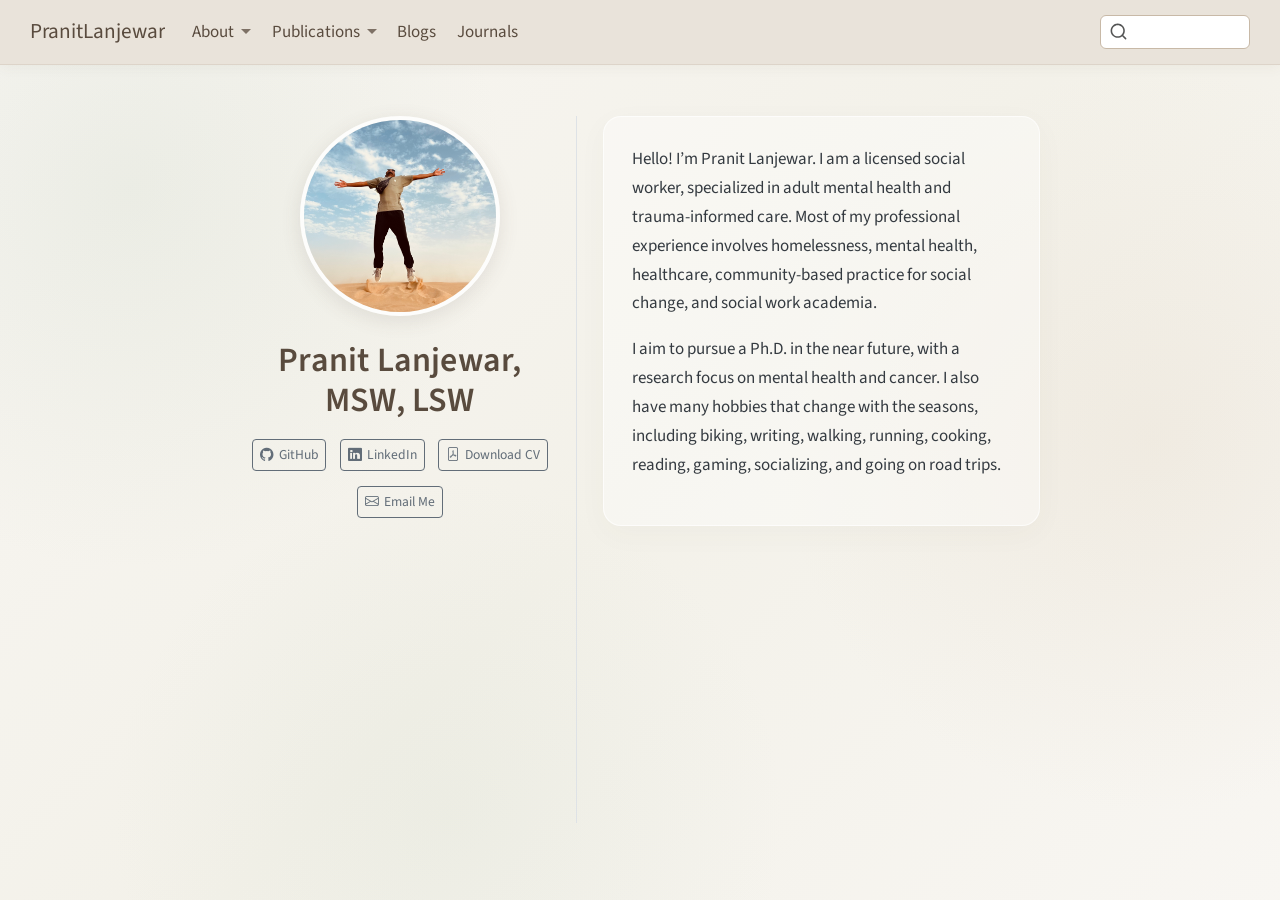
==== commit 39948905: "Add files via upload" ====
--- a/docs/index.html
+++ b/docs/index.html
@@ -179,7 +179,7 @@
 </div>
   </div>
   <div class="about-contents"><main class="content" id="quarto-document-content">
-<p>Hello! I’m Pranit Lanjewar. I am a licensed social worker, specialized in adult mental health and trauma-informed care. Most of my professional experience has involved homelessness, mental health, healthcare, community-based practice for social change, and social work academia.</p>
+<p>Hello! I’m Pranit Lanjewar. I am a licensed social worker, specialized in adult mental health and trauma-informed care. Most of my professional experience involves homelessness, mental health, healthcare, community-based practice for social change, and social work academia.</p>
 <p>I aim to pursue a Ph.D.&nbsp;in the near future, with a research focus on mental health and cancer. I also have many hobbies that change with the seasons, including biking, writing, walking, running, cooking, reading, gaming, socializing, and going on road trips.</p>
 
 
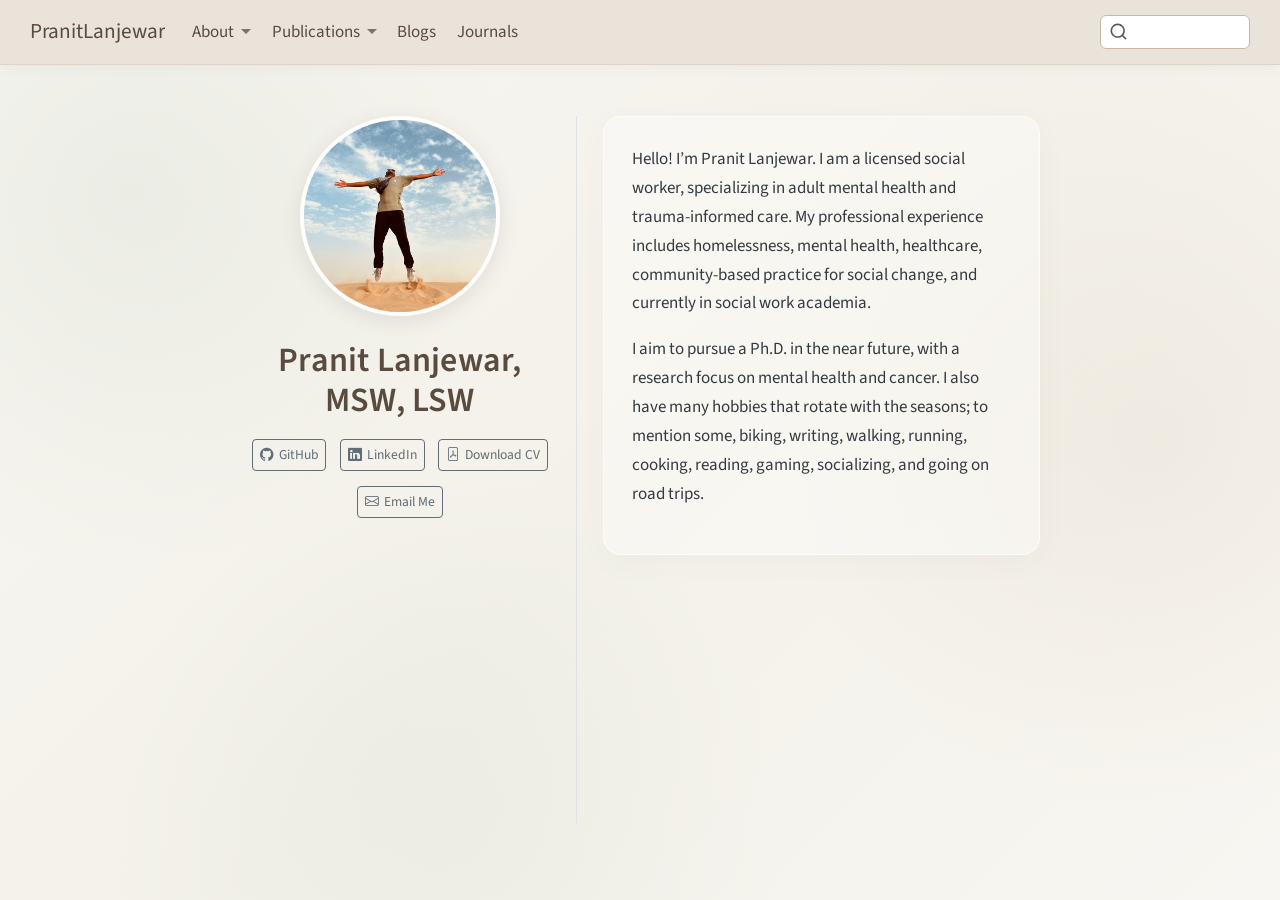
==== commit 6af6e426: "Add files via upload" ====
--- a/docs/index.html
+++ b/docs/index.html
@@ -179,8 +179,8 @@
 </div>
   </div>
   <div class="about-contents"><main class="content" id="quarto-document-content">
-<p>Hello! I’m Pranit Lanjewar. I am a licensed social worker, specialized in adult mental health and trauma-informed care. Most of my professional experience involves homelessness, mental health, healthcare, community-based practice for social change, and social work academia.</p>
-<p>I aim to pursue a Ph.D.&nbsp;in the near future, with a research focus on mental health and cancer. I also have many hobbies that change with the seasons, including biking, writing, walking, running, cooking, reading, gaming, socializing, and going on road trips.</p>
+<p>Hello! I’m Pranit Lanjewar. I am a licensed social worker, specializing in adult mental health and trauma-informed care. My professional experience includes homelessness, mental health, healthcare, community-based practice for social change, and currently in social work academia.</p>
+<p>I aim to pursue a Ph.D.&nbsp;in the near future, with a research focus on mental health and cancer. I also have many hobbies that rotate with the seasons; to mention some, biking, writing, walking, running, cooking, reading, gaming, socializing, and going on road trips.</p>
 
 
 </main></div>
--- a/docs/styles.css
+++ b/docs/styles.css
@@ -471,3 +471,21 @@
     animation: none !important;
   }
 }
+
+/* ==============================
+   CENTERED BLOG IMAGE CAPTIONS
+   ============================== */
+
+/* Center image figures */
+.quarto-figure {
+  text-align: center !important;
+}
+
+/* Center image captions */
+figure figcaption,
+.figure-caption {
+  text-align: center !important;
+  width: 100% !important;
+  margin-left: auto !important;
+  margin-right: auto !important;
+}
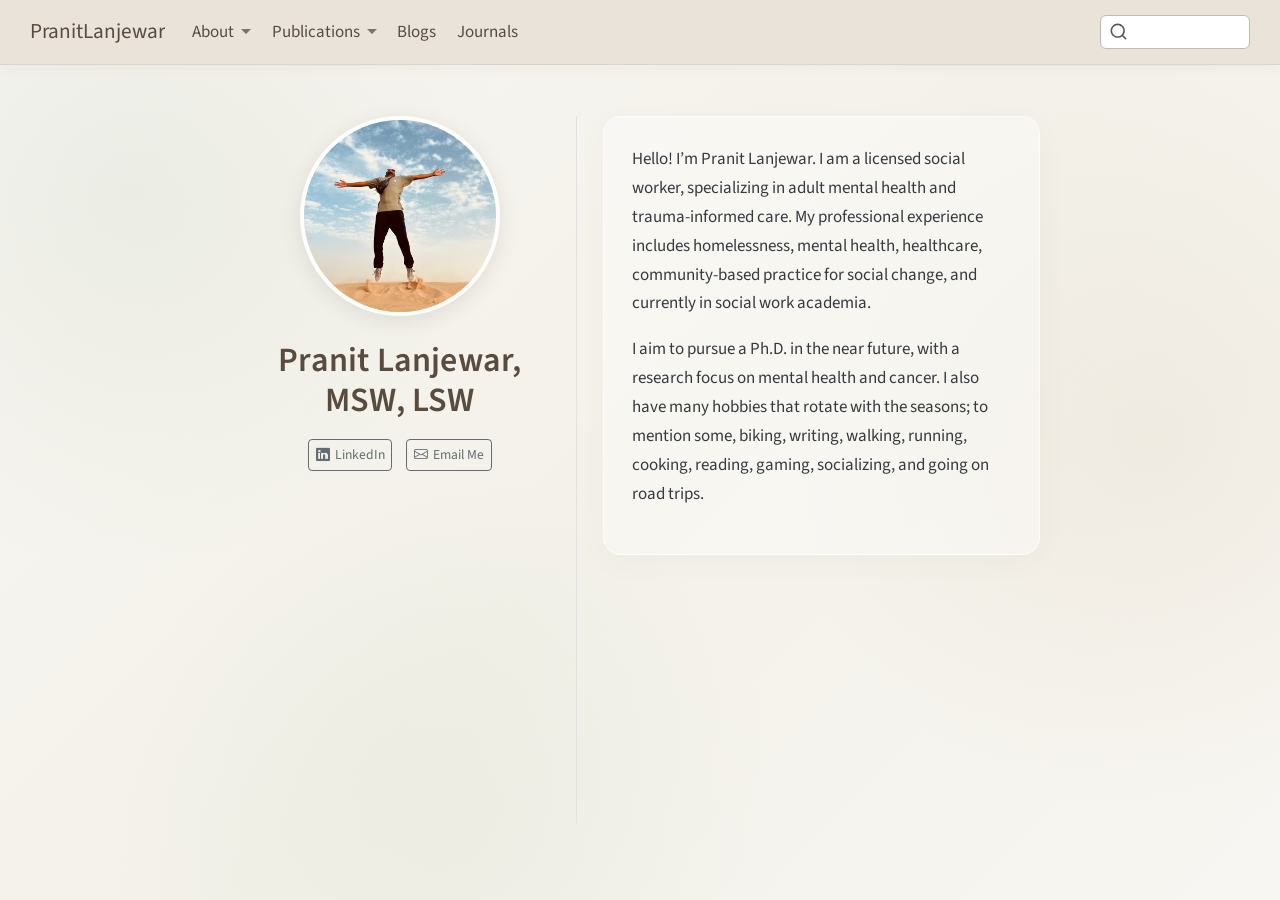
==== commit 211a9bc4: "Add files via upload" ====
--- a/docs/index.html
+++ b/docs/index.html
@@ -160,17 +160,9 @@
   </div>
 </header>
     <div class="about-links">
-  <a href="https://github.com/yourusername" class="about-link" rel="" target="">
-    <i class="bi bi-github"></i>
-     <span class="about-link-text">GitHub</span>
-  </a>
   <a href="https://www.linkedin.com/in/pranit-lanjewar-msw-lsw-a79458252" class="about-link" rel="" target="">
     <i class="bi bi-linkedin"></i>
      <span class="about-link-text">LinkedIn</span>
-  </a>
-  <a href="/Pranit_Lanjewar_CV.pdf.pdf" class="about-link" rel="" target="">
-    <i class="bi bi-file-pdf"></i>
-     <span class="about-link-text">Download CV</span>
   </a>
   <a href="mailto:p.msw24@gmail.com" class="about-link" rel="" target="">
     <i class="bi bi-envelope"></i>
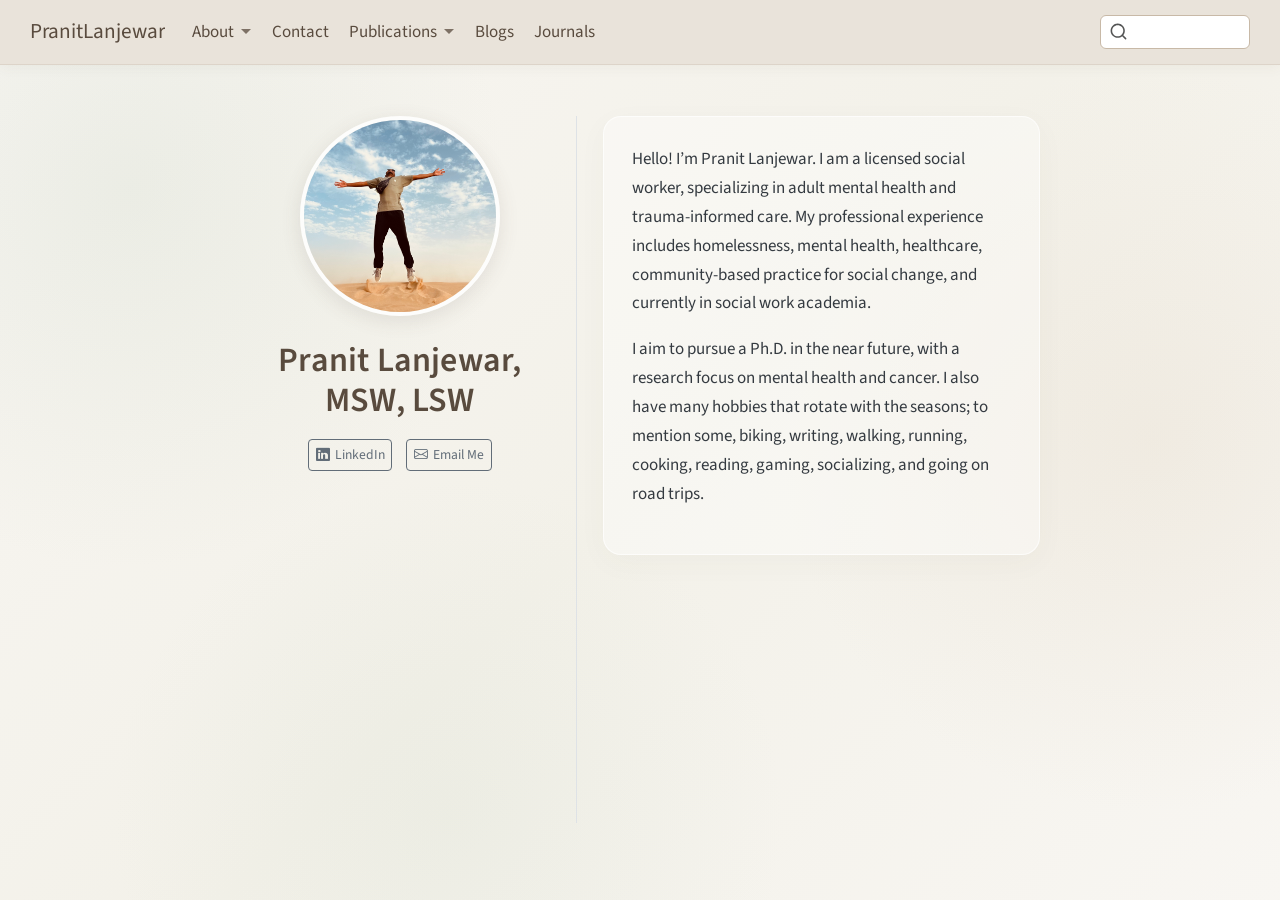
==== commit f3a1abcc: "Add files via upload" ====
--- a/docs/index.html
+++ b/docs/index.html
@@ -106,12 +106,12 @@
     <a class="dropdown-item" href="./Pranit_Lanjewar_CV.pdf.pdf">
  <span class="dropdown-text">Download my CV</span></a>
   </li>  
-        <li>
-    <a class="dropdown-item" href="mailto:p.msw24@email.com">
- <span class="dropdown-text">Contact</span></a>
-  </li>  
     </ul>
   </li>
+  <li class="nav-item">
+    <a class="nav-link" href="https://mail.google.com/mail/?view=cm&amp;to=p.msw24@gmail.com"> 
+<span class="menu-text">Contact</span></a>
+  </li>  
   <li class="nav-item dropdown ">
     <a class="nav-link dropdown-toggle" href="#" id="nav-menu-publications" role="link" data-bs-toggle="dropdown" aria-expanded="false">
  <span class="menu-text">Publications</span>
@@ -164,7 +164,7 @@
     <i class="bi bi-linkedin"></i>
      <span class="about-link-text">LinkedIn</span>
   </a>
-  <a href="mailto:p.msw24@gmail.com" class="about-link" rel="" target="">
+  <a href="https://mail.google.com/mail/?view=cm&amp;to=p.msw24@gmail.com" class="about-link" rel="" target="">
     <i class="bi bi-envelope"></i>
      <span class="about-link-text">Email Me</span>
   </a>
